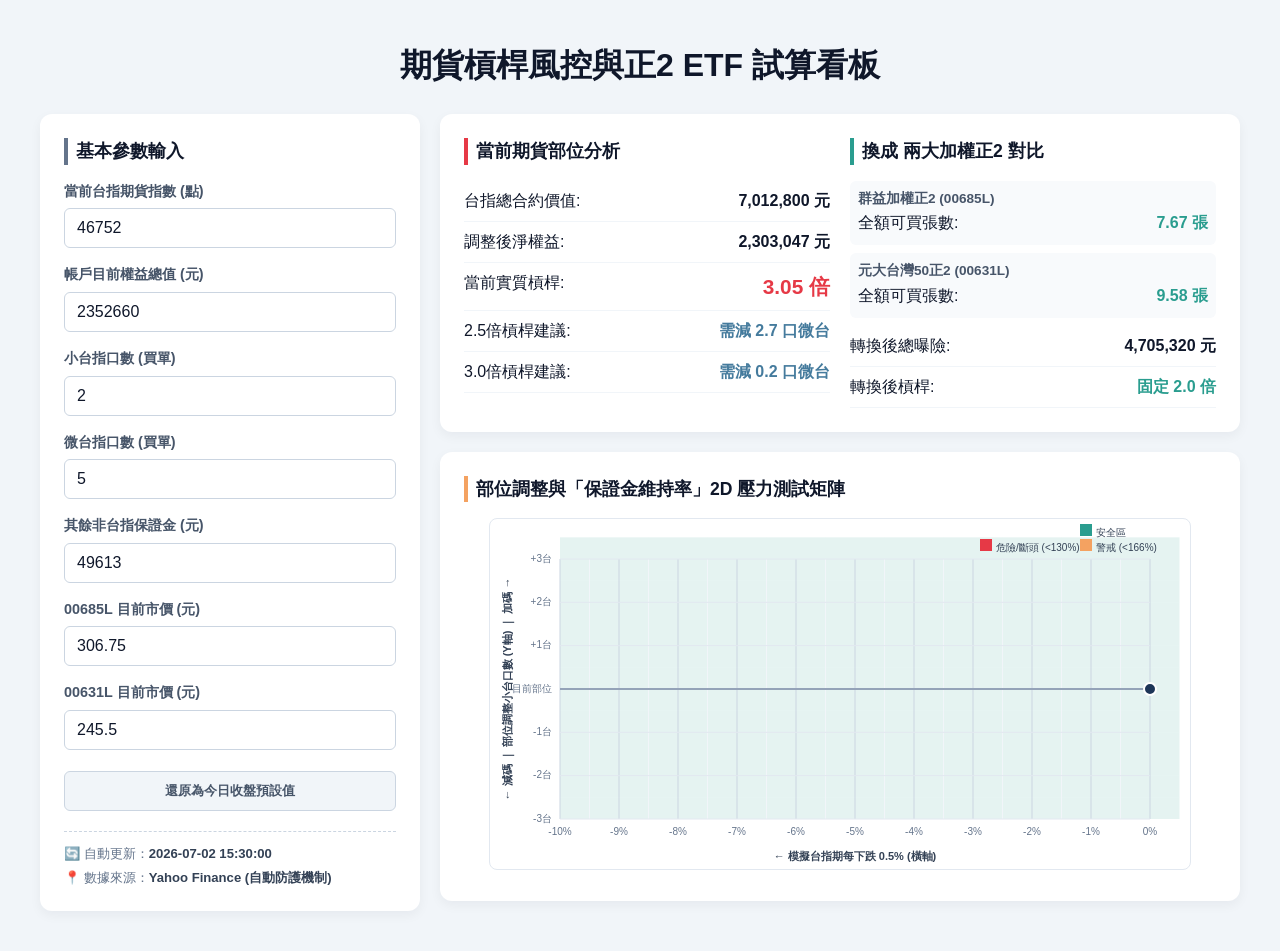
==== index.html @ 19d24ef6 "Add files via upload" ====
<!DOCTYPE html>
<html lang="zh-TW">
<head>
    <meta charset="UTF-8">
    <meta name="viewport" content="width=device-width, initial-scale=1.0">
    <title>期貨部位曝險與維持率 2D 風險評估畫布</title>
    <link rel="stylesheet" href="style.css">
</head>
<body>

<div class="container">
    <h1>期貨槓桿風控與正2 ETF 試算看板</h1>
    
    <div class="grid-main">
        <div>
            <div class="card">
                <div class="section-title" style="border-left-color: #64748b;">基本參數輸入</div>
                <div class="form-group">
                    <label for="indexPrice">當前台指期貨指數 (點)</label>
                    <input type="number" id="indexPrice" value="46752">
                </div>
                <div class="form-group">
                    <label for="equity">帳戶目前權益總值 (元)</label>
                    <input type="number" id="equity" value="2352660">
                </div>
                <div class="form-group">
                    <label for="miniQty">小台指口數 (買單)</label>
                    <input type="number" id="miniQty" value="2">
                </div>
                <div class="form-group">
                    <label for="microQty">微台指口數 (買單)</label>
                    <input type="number" id="microQty" value="5">
                </div>
                <div class="form-group">
                    <label for="otherMargin">其餘非台指保證金 (元)</label>
                    <input type="number" id="otherMargin" value="49613">
                </div>
                <div class="form-group">
                    <label for="etfPrice">00685L 目前市價 (元)</label>
                    <input type="number" id="etfPrice" value="306.75" step="0.05">
                </div>
                <div class="form-group">
                    <label for="etf631LPrice">00631L 目前市價 (元)</label>
                    <input type="number" id="etf631LPrice" value="245.50" step="0.05">
                </div>
                
                <button id="btnReset" class="btn-reset">還原為今日收盤預設值</button>
                
                <div id="update-info-tag" style="margin-top: 20px; padding-top: 12px; border-top: 1px dashed #cbd5e1; font-size: 0.82em; color: #64748b;">
                    <div>🔄 自動更新：<span id="lblLastUpdated" style="font-weight: 600; color: #334155;">載入中...</span></div>
                    <div style="margin-top: 4px;">📍 數據來源：<span id="lblSource" style="font-weight: 600; color: #334155;">載入中...</span></div>
                </div>
            </div>
        </div>
        
        <div>
            <div class="card">
                <div class="grid-results">
                    <div>
                        <div class="section-title" style="border-left-color: #e63946;">當前期貨部位分析</div>
                        <div class="result-item"><span>台指總合約價值:</span><span id="totalContractVal" class="result-val">0 元</span></div>
                        <div class="result-item"><span>調整後淨權益:</span><span id="adjEquity" class="result-val">0 元</span></div>
                        <div class="result-item"><span>當前實質槓桿:</span><span id="currentLeverage" class="result-val highlight-lev">0 倍</span></div>
                        <div class="result-item"><span>2.5倍槓桿建議:</span><span id="rec25" class="result-val" style="color:#457b9d;">-</span></div>
                        <div class="result-item"><span>3.0倍槓桿建議:</span><span id="rec30" class="result-val" style="color:#457b9d;">-</span></div>
                    </div>
                    <div>
                        <div class="section-title" style="border-left-color: #2a9d8f;">換成 兩大加權正2 對比</div>
                        <div style="background: #f8fafc; padding: 8px; border-radius: 6px; margin-bottom: 8px;">
                            <div style="font-size: 0.85em; font-weight: bold; color: #475569;">群益加權正2 (00685L)</div>
                            <div class="result-item" style="border:none; padding: 2px 0;"><span>全額可買張數:</span><span id="etfShares" class="result-val" style="color:#2a9d8f;">0 張</span></div>
                        </div>
                        <div style="background: #f8fafc; padding: 8px; border-radius: 6px; margin-bottom: 8px;">
                            <div style="font-size: 0.85em; font-weight: bold; color: #475569;">元大台灣50正2 (00631L)</div>
                            <div class="result-item" style="border:none; padding: 2px 0;"><span>全額可買張數:</span><span id="etf631LShares" class="result-val" style="color:#2a9d8f;">0 張</span></div>
                        </div>
                        <div class="result-item"><span>轉換後總曝險:</span><span id="etfExposure" class="result-val">0 元</span></div>
                        <div class="result-item"><span>轉換後槓桿:</span><span class="result-val" style="color: #2a9d8f;">固定 2.0 倍</span></div>
                    </div>
                </div>
            </div>

            <div class="card">
                <div class="section-title" style="border-left-color: #f4a261;">部位調整與「保證金維持率」2D 壓力測試矩陣</div>
                <div class="canvas-container">
                    <canvas id="riskMatrixCanvas" width="700" height="350"></canvas>
                </div>
            </div>
        </div>
    </div>
</div>

<script src="script.js"></script>
</body>
</html>
---- style.css ----
:root {
    --primary-color: #e63946;
    --secondary-color: #457b9d;
    --background-color: #f1f5f9;
    --card-color: #ffffff;
    --text-color: #0f172a;
}
body {
    font-family: -apple-system, BlinkMacSystemFont, "Segoe UI", Roboto, sans-serif;
    background-color: var(--background-color);
    color: var(--text-color);
    line-height: 1.5;
    margin: 0;
    padding: 20px;
}
.container {
    max-width: 1200px;
    margin: 0 auto;
}
h1 {
    text-align: center;
    color: var(--text-color);
    margin-bottom: 25px;
    font-weight: 800;
}
.grid-main {
    display: grid;
    grid-template-columns: 380px 1fr;
    gap: 20px;
}
@media (max-width: 992px) {
    .grid-main {
        grid-template-columns: 1fr;
    }
}
.card {
    background: var(--card-color);
    border-radius: 12px;
    padding: 24px;
    box-shadow: 0 4px 12px rgba(15, 23, 42, 0.05);
    margin-bottom: 20px;
}
.form-group {
    margin-bottom: 16px;
}
label {
    display: block;
    font-weight: 600;
    margin-bottom: 6px;
    font-size: 0.9em;
    color: #475569;
}
input {
    width: 100%;
    padding: 10px 12px;
    border: 1px solid #cbd5e1;
    border-radius: 6px;
    box-sizing: border-box;
    font-size: 1em;
    color: var(--text-color);
}
input:focus {
    outline: none;
    border-color: var(--secondary-color);
    box-shadow: 0 0 0 3px rgba(69, 123, 157, 0.15);
}
.btn-reset {
    width: 100%;
    padding: 10px;
    background-color: #f1f5f9;
    color: #475569;
    border: 1px solid #cbd5e1;
    border-radius: 6px;
    font-weight: 600;
    cursor: pointer;
    transition: all 0.2s ease;
    margin-top: 5px;
}
.btn-reset:hover {
    background-color: #e2e8f0;
    color: #0f172a;
    border-color: #94a3b8;
}
.btn-reset:active {
    background-color: #cbd5e1;
}
.section-title {
    margin: 0 0 16px 0;
    font-size: 1.1em;
    font-weight: 700;
    border-left: 4px solid var(--secondary-color);
    padding-left: 8px;
}
.grid-results {
    display: grid;
    grid-template-columns: 1fr 1fr;
    gap: 20px;
}
@media (max-width: 576px) {
    .grid-results {
        grid-template-columns: 1fr;
    }
}
.result-item {
    display: flex;
    justify-content: space-between;
    padding: 8px 0;
    border-bottom: 1px solid #f1f5f9;
}
.result-val {
    font-weight: 700;
}
.highlight-lev {
    font-size: 1.3em;
    color: var(--primary-color);
}
.canvas-container {
    text-align: center;
    margin-top: 15px;
}
canvas {
    background: #fff;
    max-width: 100%;
    border: 1px solid #e2e8f0;
    border-radius: 8px;
}
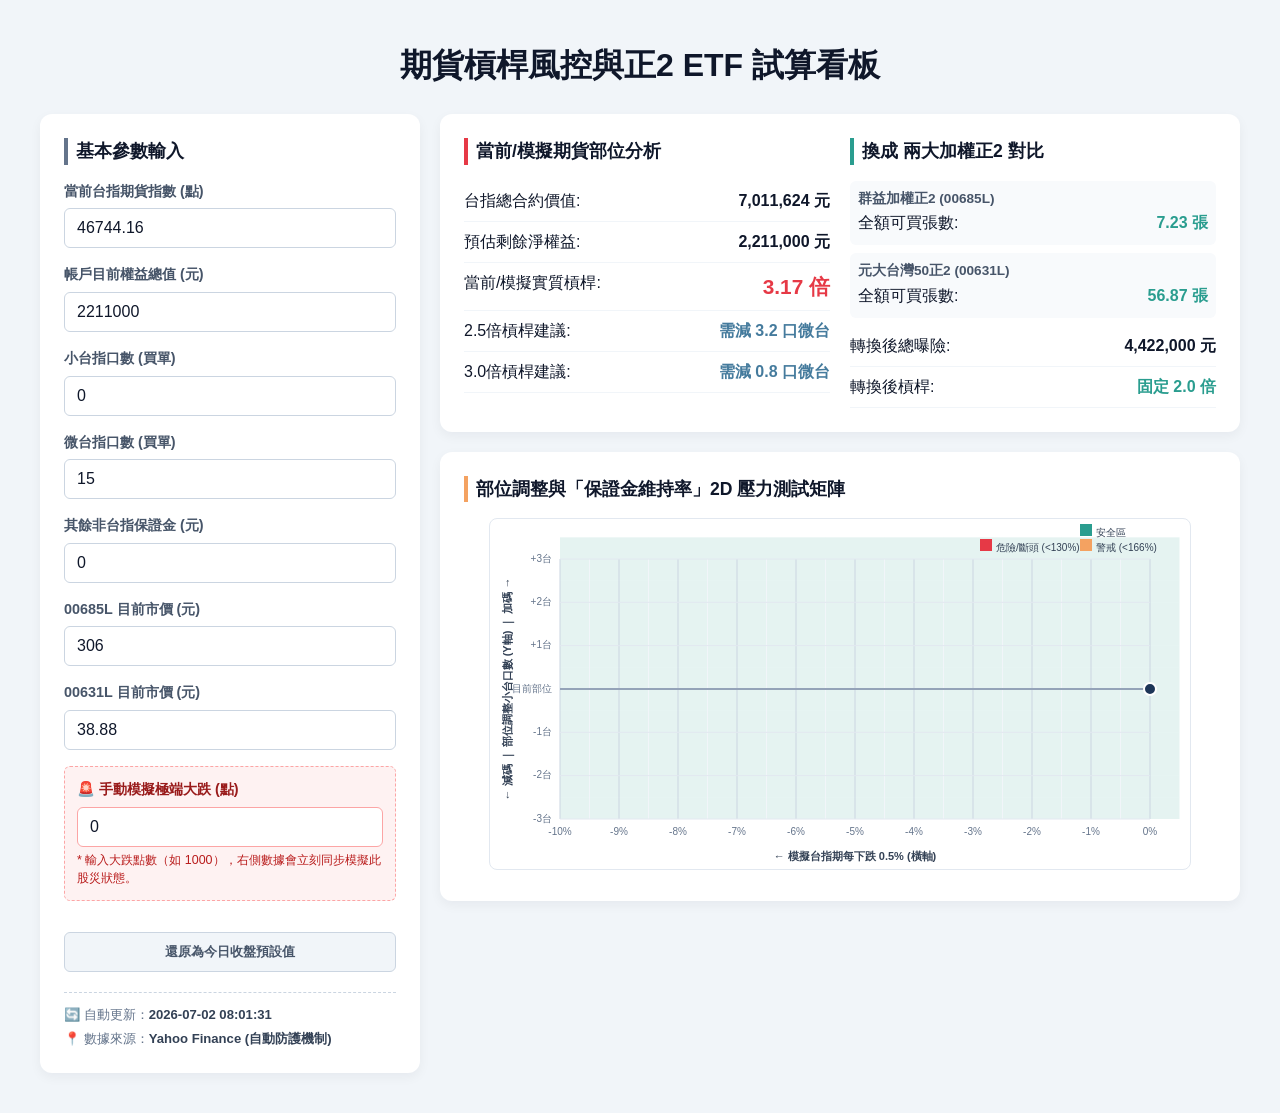
==== commit f803280f: "Update index.html" ====
--- a/index.html
+++ b/index.html
@@ -21,19 +21,19 @@
                 </div>
                 <div class="form-group">
                     <label for="equity">帳戶目前權益總值 (元)</label>
-                    <input type="number" id="equity" value="2352660">
+                    <input type="number" id="equity" value="2211000">
                 </div>
                 <div class="form-group">
                     <label for="miniQty">小台指口數 (買單)</label>
-                    <input type="number" id="miniQty" value="2">
+                    <input type="number" id="miniQty" value="0">
                 </div>
                 <div class="form-group">
                     <label for="microQty">微台指口數 (買單)</label>
-                    <input type="number" id="microQty" value="5">
+                    <input type="number" id="microQty" value="15">
                 </div>
                 <div class="form-group">
                     <label for="otherMargin">其餘非台指保證金 (元)</label>
-                    <input type="number" id="otherMargin" value="49613">
+                    <input type="number" id="otherMargin" value="0">
                 </div>
                 <div class="form-group">
                     <label for="etfPrice">00685L 目前市價 (元)</label>
@@ -44,7 +44,12 @@
                     <input type="number" id="etf631LPrice" value="245.50" step="0.05">
                 </div>
                 
-                <button id="btnReset" class="btn-reset">還原為今日收盤預設值</button>
+                <div class="form-group" style="background: #fef2f2; padding: 12px; border-radius: 6px; border: 1px dashed #fca5a5; margin-top: 15px;">
+                    <label for="simulateDropPoints" style="color: #991b1b; font-weight: 700;">🚨 手動模擬極端大跌 (點)</label>
+                    <input type="number" id="simulateDropPoints" value="0" min="0" step="100" style="border-color: #fca5a5;">
+                    <div style="font-size: 0.78em; color: #b91c1c; margin-top: 4px;">* 輸入大跌點數（如 1000），右側數據會立刻同步模擬此股災狀態。</div>
+                </div>
+                <button id="btnReset" class="btn-reset" style="margin-top: 15px;">還原為今日收盤預設值</button>
                 
                 <div id="update-info-tag" style="margin-top: 20px; padding-top: 12px; border-top: 1px dashed #cbd5e1; font-size: 0.82em; color: #64748b;">
                     <div>🔄 自動更新：<span id="lblLastUpdated" style="font-weight: 600; color: #334155;">載入中...</span></div>
@@ -57,10 +62,10 @@
             <div class="card">
                 <div class="grid-results">
                     <div>
-                        <div class="section-title" style="border-left-color: #e63946;">當前期貨部位分析</div>
+                        <div class="section-title" style="border-left-color: #e63946;">當前/模擬期貨部位分析</div>
                         <div class="result-item"><span>台指總合約價值:</span><span id="totalContractVal" class="result-val">0 元</span></div>
-                        <div class="result-item"><span>調整後淨權益:</span><span id="adjEquity" class="result-val">0 元</span></div>
-                        <div class="result-item"><span>當前實質槓桿:</span><span id="currentLeverage" class="result-val highlight-lev">0 倍</span></div>
+                        <div class="result-item"><span>預估剩餘淨權益:</span><span id="adjEquity" class="result-val">0 元</span></div>
+                        <div class="result-item"><span>當前/模擬實質槓桿:</span><span id="currentLeverage" class="result-val highlight-lev">0 倍</span></div>
                         <div class="result-item"><span>2.5倍槓桿建議:</span><span id="rec25" class="result-val" style="color:#457b9d;">-</span></div>
                         <div class="result-item"><span>3.0倍槓桿建議:</span><span id="rec30" class="result-val" style="color:#457b9d;">-</span></div>
                     </div>
@@ -92,4 +97,4 @@
 
 <script src="script.js"></script>
 </body>
-</html>+</html>
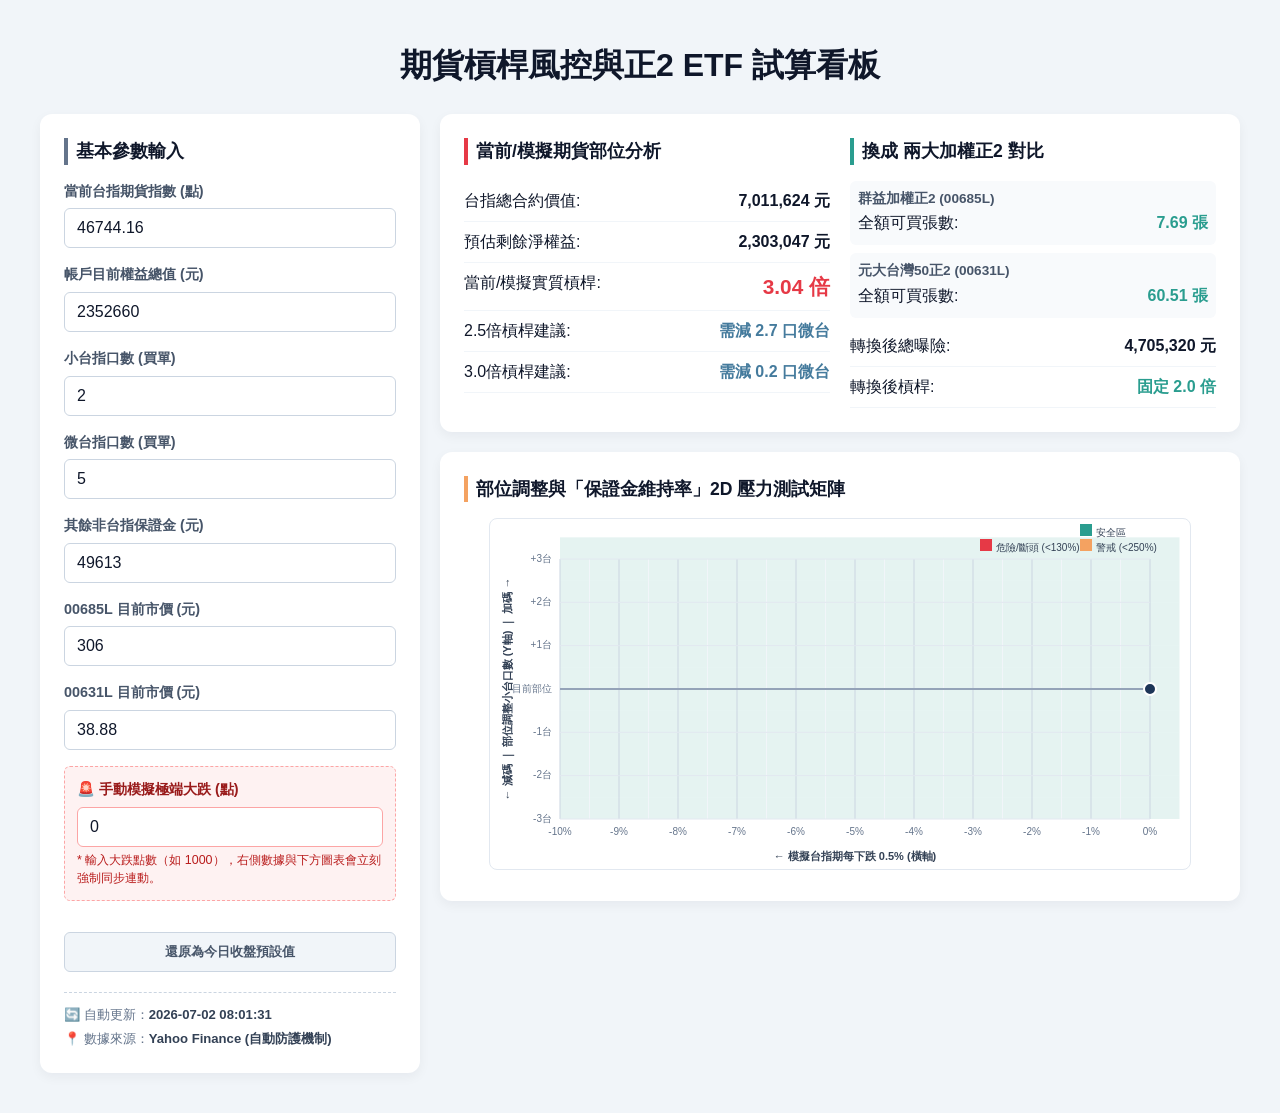
==== commit 5a0105be: "Update index.html" ====
--- a/index.html
+++ b/index.html
@@ -17,38 +17,39 @@
                 <div class="section-title" style="border-left-color: #64748b;">基本參數輸入</div>
                 <div class="form-group">
                     <label for="indexPrice">當前台指期貨指數 (點)</label>
-                    <input type="number" id="indexPrice" value="46752">
+                    <input type="number" id="indexPrice" value="46752" oninput="calculateAll()">
                 </div>
                 <div class="form-group">
                     <label for="equity">帳戶目前權益總值 (元)</label>
-                    <input type="number" id="equity" value="2211000">
+                    <input type="number" id="equity" value="2352660" oninput="calculateAll()">
                 </div>
                 <div class="form-group">
                     <label for="miniQty">小台指口數 (買單)</label>
-                    <input type="number" id="miniQty" value="0">
+                    <input type="number" id="miniQty" value="2" oninput="calculateAll()">
                 </div>
                 <div class="form-group">
                     <label for="microQty">微台指口數 (買單)</label>
-                    <input type="number" id="microQty" value="15">
+                    <input type="number" id="microQty" value="5" oninput="calculateAll()">
                 </div>
                 <div class="form-group">
                     <label for="otherMargin">其餘非台指保證金 (元)</label>
-                    <input type="number" id="otherMargin" value="0">
+                    <input type="number" id="otherMargin" value="49613" oninput="calculateAll()">
                 </div>
                 <div class="form-group">
                     <label for="etfPrice">00685L 目前市價 (元)</label>
-                    <input type="number" id="etfPrice" value="306.75" step="0.05">
+                    <input type="number" id="etfPrice" value="306.75" step="0.05" oninput="calculateAll()">
                 </div>
                 <div class="form-group">
                     <label for="etf631LPrice">00631L 目前市價 (元)</label>
-                    <input type="number" id="etf631LPrice" value="245.50" step="0.05">
+                    <input type="number" id="etf631LPrice" value="245.50" step="0.05" oninput="calculateAll()">
                 </div>
                 
                 <div class="form-group" style="background: #fef2f2; padding: 12px; border-radius: 6px; border: 1px dashed #fca5a5; margin-top: 15px;">
                     <label for="simulateDropPoints" style="color: #991b1b; font-weight: 700;">🚨 手動模擬極端大跌 (點)</label>
-                    <input type="number" id="simulateDropPoints" value="0" min="0" step="100" style="border-color: #fca5a5;">
-                    <div style="font-size: 0.78em; color: #b91c1c; margin-top: 4px;">* 輸入大跌點數（如 1000），右側數據會立刻同步模擬此股災狀態。</div>
+                    <input type="number" id="simulateDropPoints" value="0" min="0" step="100" style="border-color: #fca5a5;" oninput="calculateAll()">
+                    <div style="font-size: 0.78em; color: #b91c1c; margin-top: 4px;">* 輸入大跌點數（如 1000），右側數據與下方圖表會立刻強制同步連動。</div>
                 </div>
+                
                 <button id="btnReset" class="btn-reset" style="margin-top: 15px;">還原為今日收盤預設值</button>
                 
                 <div id="update-info-tag" style="margin-top: 20px; padding-top: 12px; border-top: 1px dashed #cbd5e1; font-size: 0.82em; color: #64748b;">
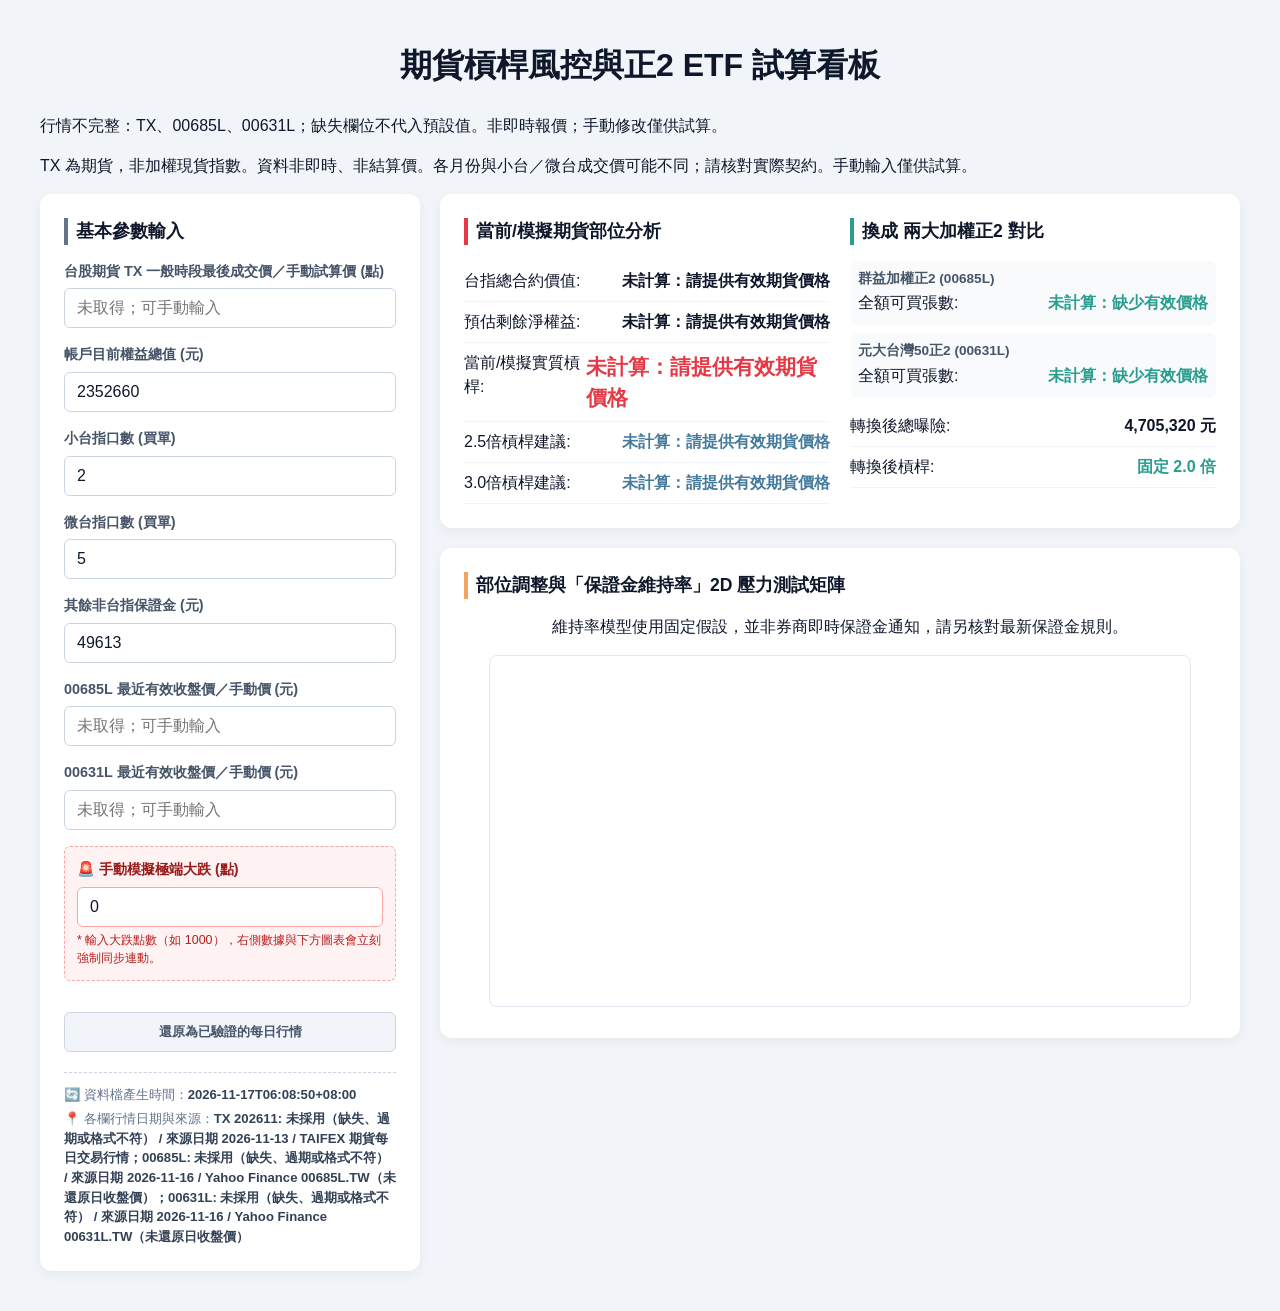
==== commit 5163c26b: "Fix futures provenance and fail-closed market data handling" ====
--- a/index.html
+++ b/index.html
@@ -11,13 +11,15 @@
 <div class="container">
     <h1>期貨槓桿風控與正2 ETF 試算看板</h1>
     
+    <p id="marketStatus" role="status" aria-live="polite">行情尚未載入；此工具不是即時報價。</p>
+    <p>TX 為期貨，非加權現貨指數。資料非即時、非結算價。各月份與小台／微台成交價可能不同；請核對實際契約。手動輸入僅供試算。</p>
     <div class="grid-main">
         <div>
             <div class="card">
                 <div class="section-title" style="border-left-color: #64748b;">基本參數輸入</div>
                 <div class="form-group">
-                    <label for="indexPrice">當前台指期貨指數 (點)</label>
-                    <input type="number" id="indexPrice" value="46752" oninput="calculateAll()">
+                    <label for="indexPrice">台股期貨 TX 一般時段最後成交價／手動試算價 (點)</label>
+                    <input type="number" id="indexPrice" value="" placeholder="未取得；可手動輸入" oninput="calculateAll()">
                 </div>
                 <div class="form-group">
                     <label for="equity">帳戶目前權益總值 (元)</label>
@@ -36,12 +38,12 @@
                     <input type="number" id="otherMargin" value="49613" oninput="calculateAll()">
                 </div>
                 <div class="form-group">
-                    <label for="etfPrice">00685L 目前市價 (元)</label>
-                    <input type="number" id="etfPrice" value="306.75" step="0.05" oninput="calculateAll()">
+                    <label for="etfPrice">00685L 最近有效收盤價／手動價 (元)</label>
+                    <input type="number" id="etfPrice" value="" placeholder="未取得；可手動輸入" step="0.05" oninput="calculateAll()">
                 </div>
                 <div class="form-group">
-                    <label for="etf631LPrice">00631L 目前市價 (元)</label>
-                    <input type="number" id="etf631LPrice" value="245.50" step="0.05" oninput="calculateAll()">
+                    <label for="etf631LPrice">00631L 最近有效收盤價／手動價 (元)</label>
+                    <input type="number" id="etf631LPrice" value="" placeholder="未取得；可手動輸入" step="0.05" oninput="calculateAll()">
                 </div>
                 
                 <div class="form-group" style="background: #fef2f2; padding: 12px; border-radius: 6px; border: 1px dashed #fca5a5; margin-top: 15px;">
@@ -50,11 +52,11 @@
                     <div style="font-size: 0.78em; color: #b91c1c; margin-top: 4px;">* 輸入大跌點數（如 1000），右側數據與下方圖表會立刻強制同步連動。</div>
                 </div>
                 
-                <button id="btnReset" class="btn-reset" style="margin-top: 15px;">還原為今日收盤預設值</button>
+                <button id="btnReset" class="btn-reset" style="margin-top: 15px;">還原為已驗證的每日行情</button>
                 
                 <div id="update-info-tag" style="margin-top: 20px; padding-top: 12px; border-top: 1px dashed #cbd5e1; font-size: 0.82em; color: #64748b;">
-                    <div>🔄 自動更新：<span id="lblLastUpdated" style="font-weight: 600; color: #334155;">載入中...</span></div>
-                    <div style="margin-top: 4px;">📍 數據來源：<span id="lblSource" style="font-weight: 600; color: #334155;">載入中...</span></div>
+                    <div>🔄 資料檔產生時間：<span id="lblLastUpdated" style="font-weight: 600; color: #334155;">載入中...</span></div>
+                    <div style="margin-top: 4px;">📍 各欄行情日期與來源：<span id="lblSource" style="font-weight: 600; color: #334155;">載入中...</span></div>
                 </div>
             </div>
         </div>
@@ -89,6 +91,7 @@
             <div class="card">
                 <div class="section-title" style="border-left-color: #f4a261;">部位調整與「保證金維持率」2D 壓力測試矩陣</div>
                 <div class="canvas-container">
+                    <p>維持率模型使用固定假設，並非券商即時保證金通知，請另核對最新保證金規則。</p>
                     <canvas id="riskMatrixCanvas" width="700" height="350"></canvas>
                 </div>
             </div>
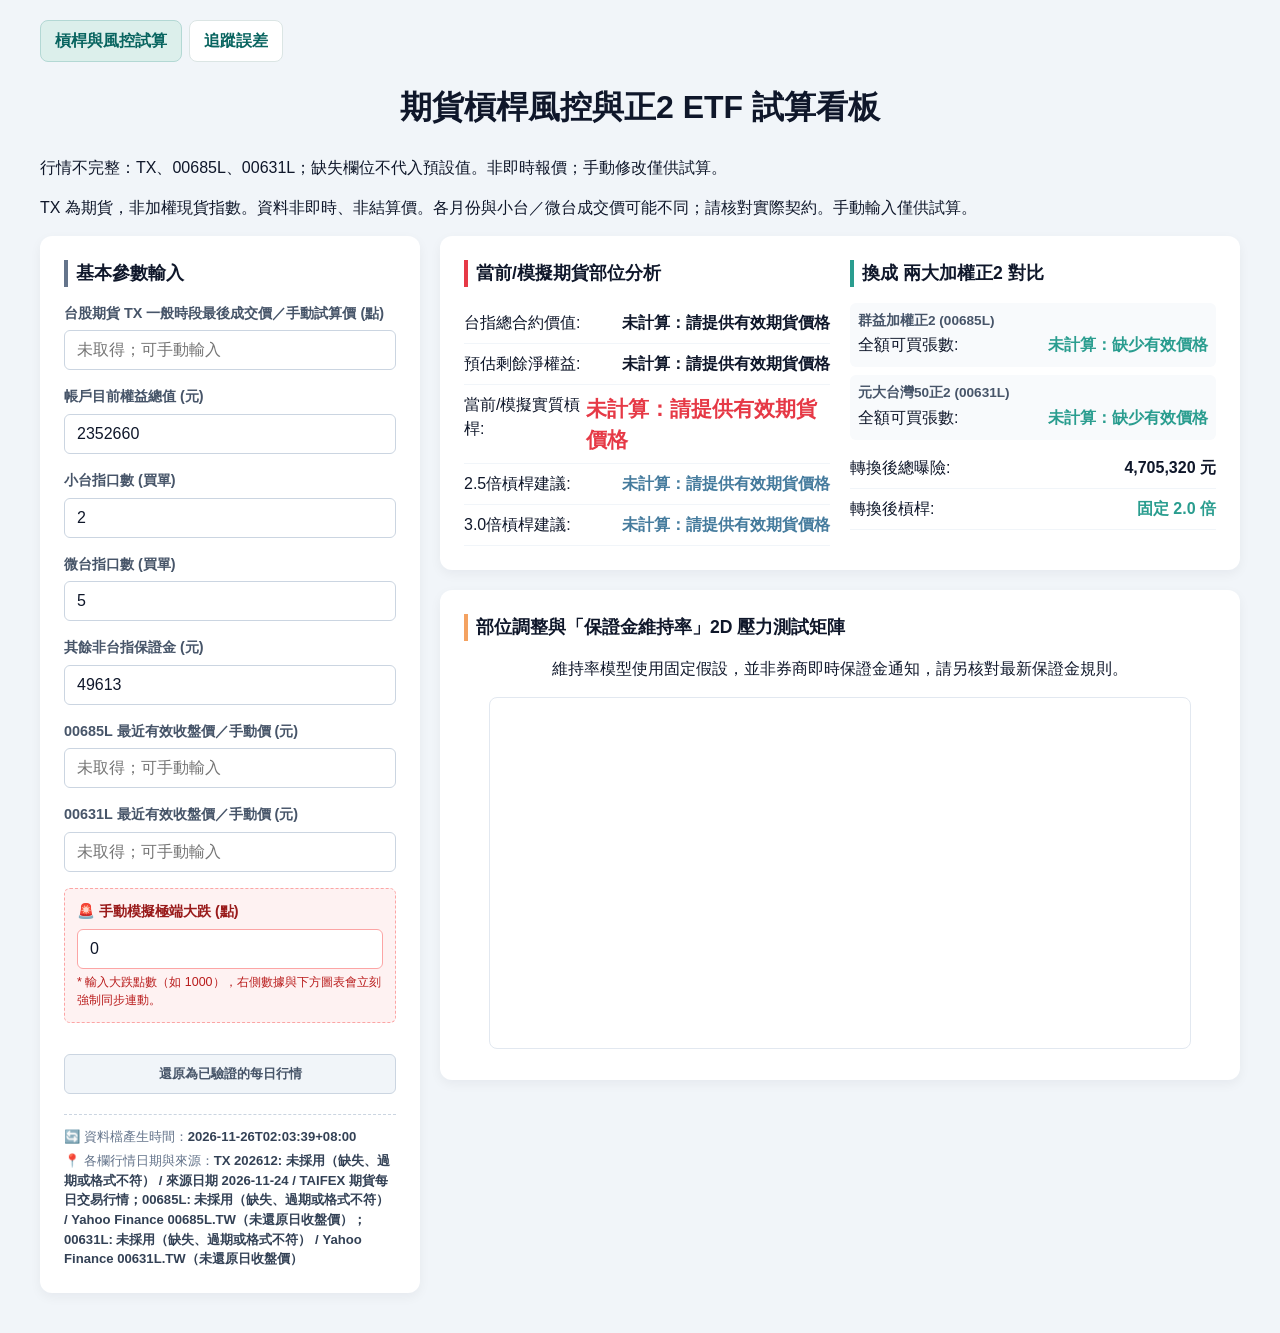
==== commit 1806839d: "Add historical Taiwan ETF tracking dashboard tab" ====
--- a/index.html
+++ b/index.html
@@ -9,6 +9,7 @@
 <body>
 
 <div class="container">
+    <nav class="tool-tabs" aria-label="工具分頁"><a href="./" aria-current="page">槓桿與風控試算</a><a href="tracking/">追蹤誤差</a></nav>
     <h1>期貨槓桿風控與正2 ETF 試算看板</h1>
     
     <p id="marketStatus" role="status" aria-live="polite">行情尚未載入；此工具不是即時報價。</p>
--- a/style.css
+++ b/style.css
@@ -123,4 +123,9 @@
     max-width: 100%;
     border: 1px solid #e2e8f0;
     border-radius: 8px;
-}+}
+/* Shared navigation, scoped away from the original risk controls. */
+.tool-tabs { display:flex; flex-wrap:wrap; gap:7px; margin-bottom:14px; }
+.tool-tabs a { color:#08645f; background:white; border:1px solid #dbe5e4; border-radius:8px; padding:8px 14px; text-decoration:none; font-weight:700; }
+.tool-tabs a[aria-current=page] { background:#dcefeb; border-color:#b3d8d4; }
+.tool-tabs a:focus-visible { outline:3px solid #196dc0; outline-offset:3px; }
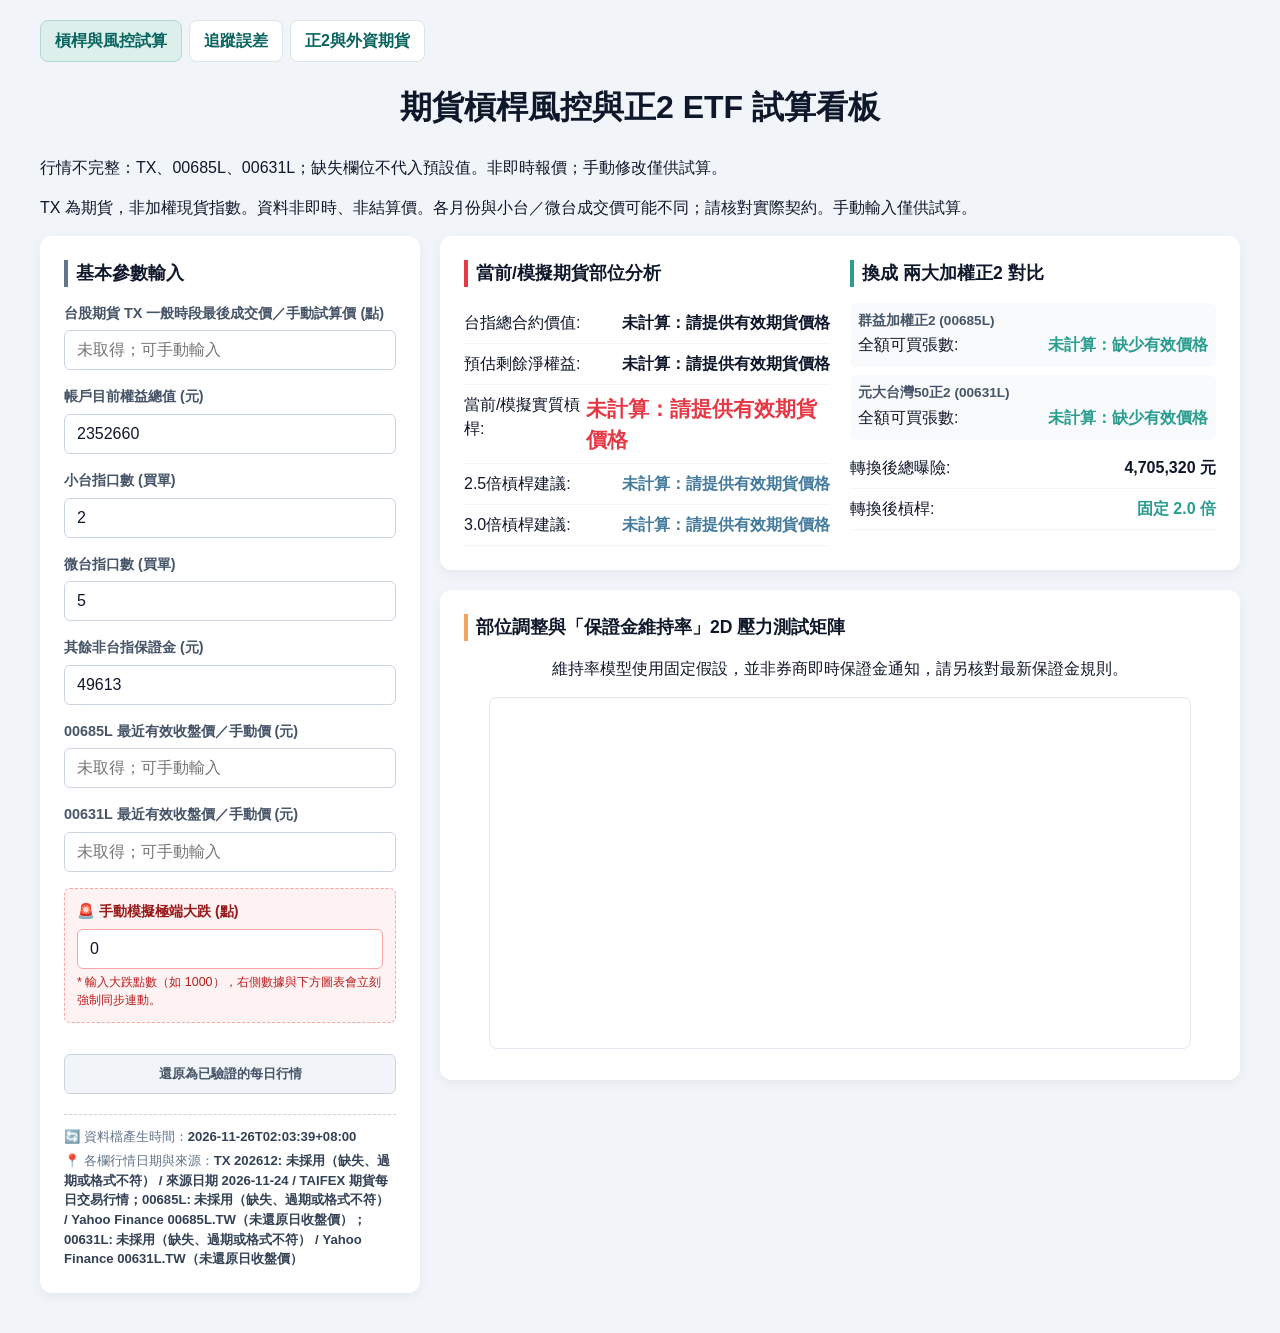
==== commit 53dcfe0d: "Add official foreign futures positioning and leveraged ETF exposure dashboard" ====
--- a/index.html
+++ b/index.html
@@ -9,7 +9,7 @@
 <body>
 
 <div class="container">
-    <nav class="tool-tabs" aria-label="工具分頁"><a href="./" aria-current="page">槓桿與風控試算</a><a href="tracking/">追蹤誤差</a></nav>
+    <nav class="tool-tabs" aria-label="工具分頁"><a href="./" aria-current="page">槓桿與風控試算</a><a href="tracking/">追蹤誤差</a><a href="positioning/">正2與外資期貨</a></nav>
     <h1>期貨槓桿風控與正2 ETF 試算看板</h1>
     
     <p id="marketStatus" role="status" aria-live="polite">行情尚未載入；此工具不是即時報價。</p>
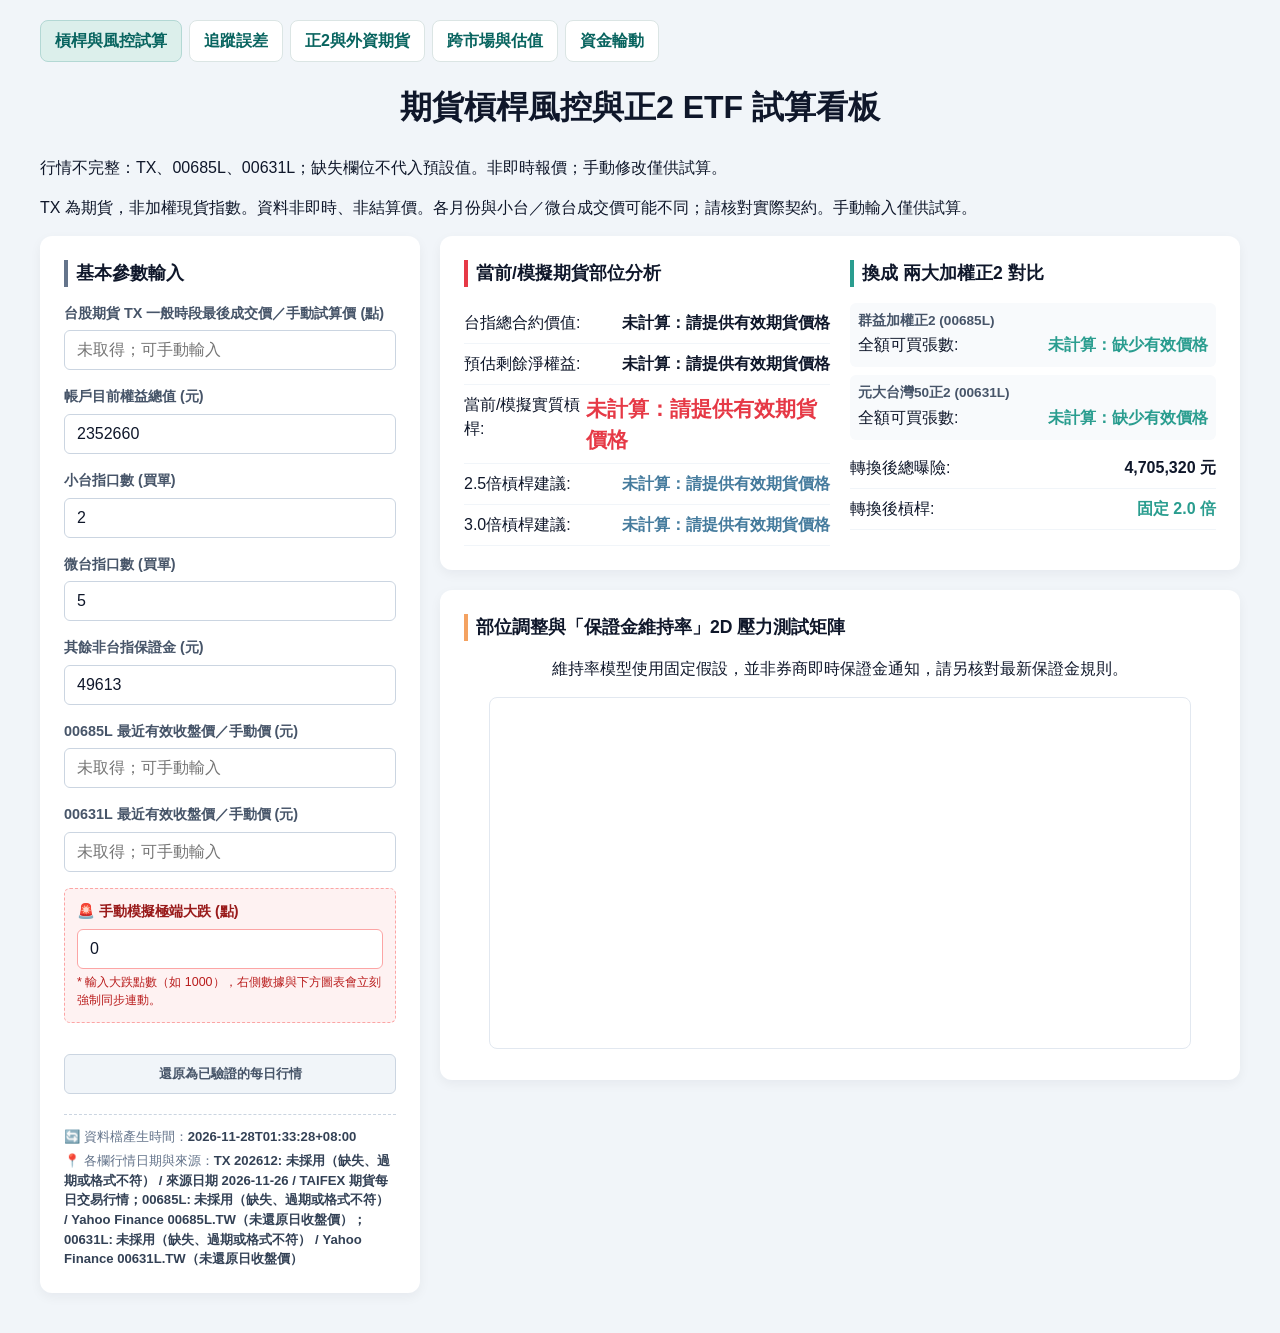
==== commit ad029174: "Add cross-market valuation and fund rotation dashboards" ====
--- a/index.html
+++ b/index.html
@@ -9,7 +9,7 @@
 <body>
 
 <div class="container">
-    <nav class="tool-tabs" aria-label="工具分頁"><a href="./" aria-current="page">槓桿與風控試算</a><a href="tracking/">追蹤誤差</a><a href="positioning/">正2與外資期貨</a></nav>
+    <nav class="tool-tabs" aria-label="工具分頁"><a href="./" aria-current="page">槓桿與風控試算</a><a href="tracking/">追蹤誤差</a><a href="positioning/">正2與外資期貨</a><a href="crossmarket/">跨市場與估值</a><a href="rotation/">資金輪動</a></nav>
     <h1>期貨槓桿風控與正2 ETF 試算看板</h1>
     
     <p id="marketStatus" role="status" aria-live="polite">行情尚未載入；此工具不是即時報價。</p>
@@ -103,3 +103,4 @@
 <script src="script.js"></script>
 </body>
 </html>
+
